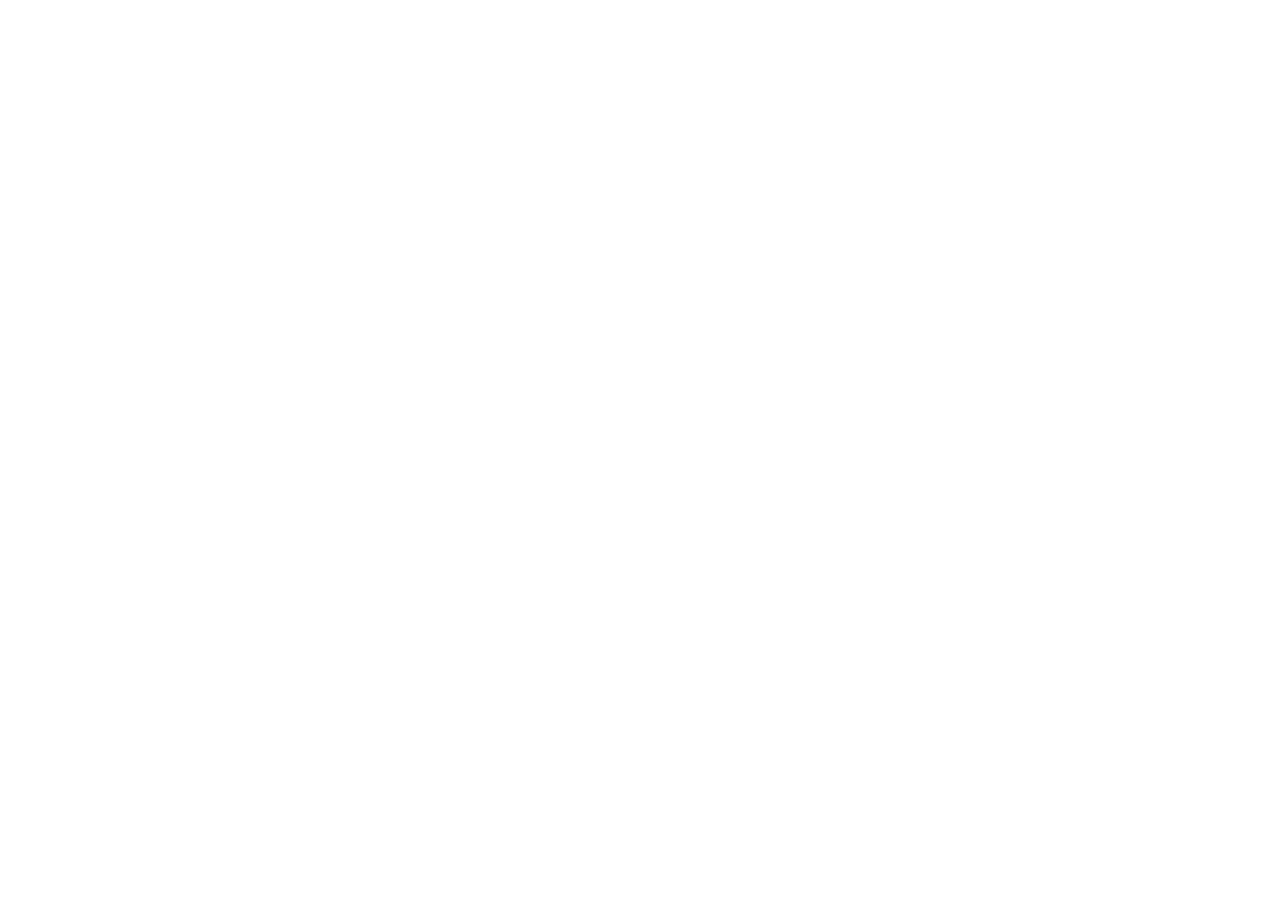
==== Prakt/index.html @ 0dc2371a "t" ====
<html>
<head>
    <meta charset="UTF-8">
    <meta name="viewport"
          content="width=device-width, user-scalable=no, initial-scale=1.0, maximum-scale=1.0, minimum-scale=1.0">
    <meta http-equiv="X-UA-Compatible" content="ie=edge">
    <title>Document</title>
</head>
<body>
    <header>
        <nav>
            <div class="logo"></div>
        </nav>
    </header>
</body>
</html>
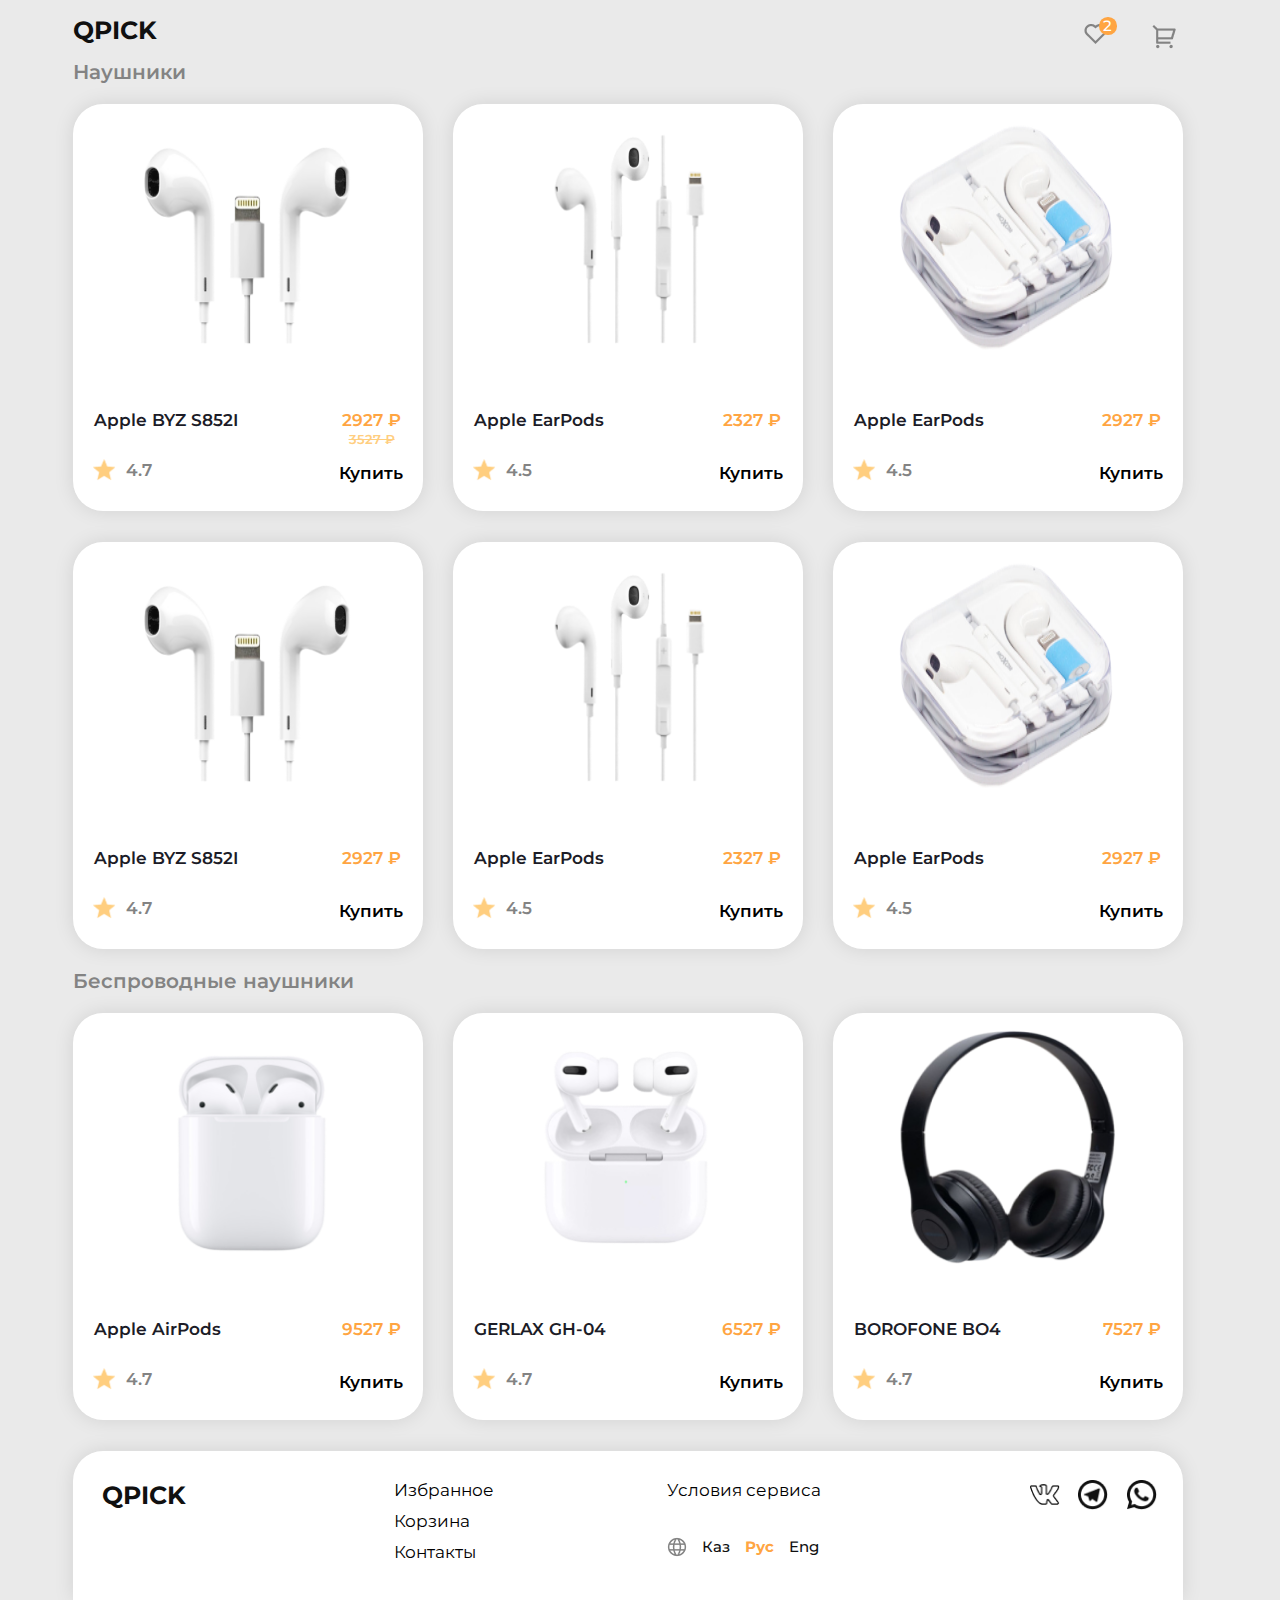
==== commit b11d9e96: "test" ====
--- a/Prakt/index.html
+++ b/Prakt/index.html
@@ -1,16 +1,74 @@
+<!DOCTYPE html>
 <html>
 <head>
     <meta charset="UTF-8">
     <meta name="viewport"
           content="width=device-width, user-scalable=no, initial-scale=1.0, maximum-scale=1.0, minimum-scale=1.0">
     <meta http-equiv="X-UA-Compatible" content="ie=edge">
-    <title>Document</title>
+    <link rel="stylesheet" href="css\style.css">
+    <link rel="preconnect" href="https://fonts.googleapis.com">
+    <link rel="preconnect" href="https://fonts.gstatic.com" crossorigin>
+    <link href="https://fonts.googleapis.com/css2?family=Montserrat:ital,wght@0,100;0,200;0,300;0,400;0,500;0,600;0,700;0,800;1,100;1,200;1,300;1,400;1,500;1,600;1,700&display=swap" rel="stylesheet">
+    <title>QPICK</title>
 </head>
 <body>
-    <header>
-        <nav>
-            <div class="logo"></div>
+    <header class="header">
+        <nav class="navigation">
+            <div class="logo"><a href="index.html">QPICK</a></div>
+            <div class="nav_link">
+                <div class="link_like">
+                    <div class="counter_like">2</div>
+                    <img src="img\Likes.png" alt="Лайки" class="link_img">
+                </div>
+                <div class="link_basket">
+                    <a href=""><div class="counter_basket"></div></a>
+                    <a href="basket.html"><img src="img\Basket.png" alt="Корзина" class="link_img"></a>
+                </div>
+            </div>
         </nav>
     </header>
+    <main class="main">
+        <div class="headphones">
+            <h3 class="main_header">Наушники</h3>
+            <div class="headphones_wrapper" id="container">
+
+            </div>
+        </div>
+        <div class="wireless_headphones">
+            <h3 class="main_header">Беспроводные наушники</h3>
+            <div class="wireless_headphones_wrapper">
+
+            </div>
+        </div>
+    </main>
+    <footer class="footer">
+        <div class="footer_wrapper">
+            <div class="footerLogo">
+                QPICK
+            </div>
+            <div class="footer_navigation">
+                <div class="footer_sub_nav">
+                    <div class="footer_link"><a href="">Избранное</a></div>
+                    <div class="footer_link"><a href="basket.html">Корзина</a></div>
+                    <div class="footer_link"><a href="">Контакты</a></div>
+                </div>
+                <div class="footer_sub_nav">
+                    <div class="footer_link"><a href="">Условия сервиса</a></div>
+                    <div class="language">
+                        <img src="img\Lang.png" alt="">
+                        <button class="eng_lang">Каз</button>
+                        <button class="rus_lang active_lang">Рус</button>
+                        <button class="eng_lang">Eng</button>
+                    </div>
+                </div>
+            </div>
+            <div class="social_networks">
+                <img src="img\VK.png" alt="">
+                <img src="img\Telegram.png" alt="">
+                <img src="img\Whatsapp.png" alt="">
+            </div>
+        </div>
+    </footer>
+    <script src="JavaScript\script.js"></script>
 </body>
 </html>